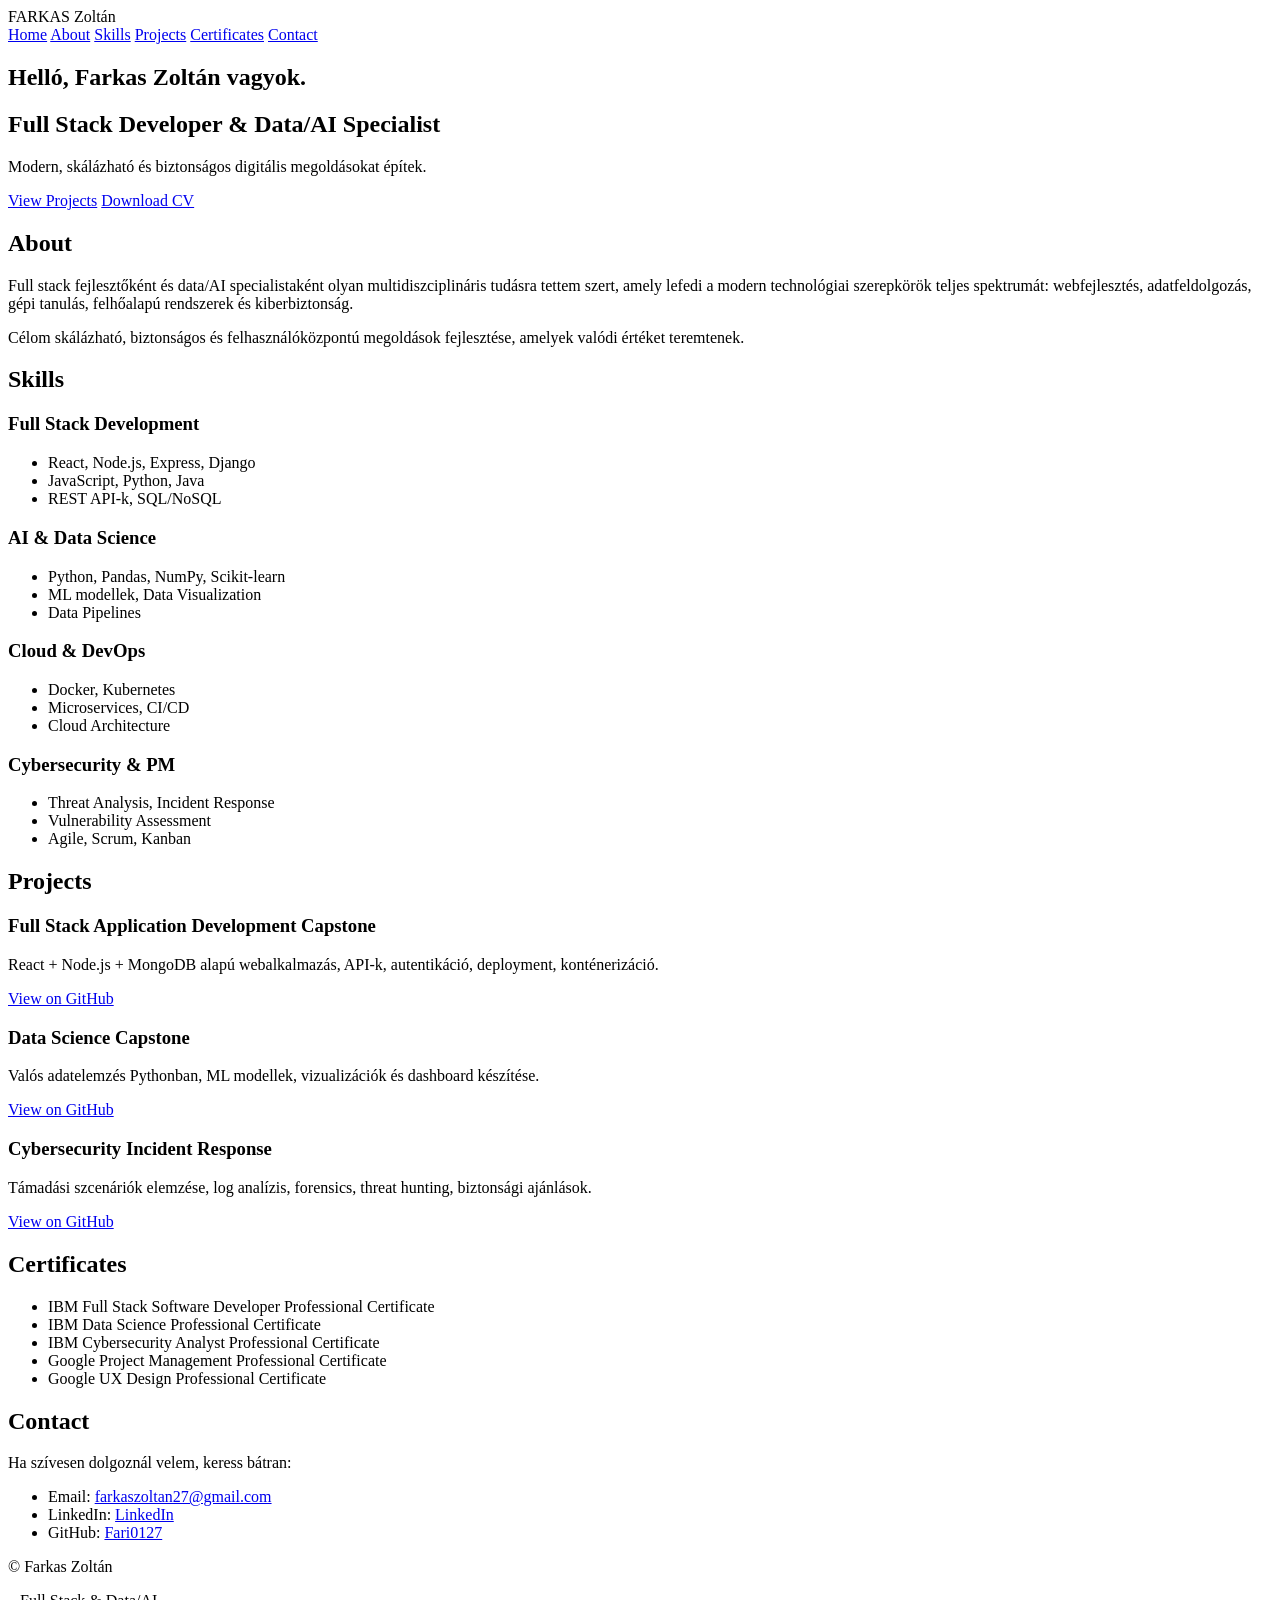
==== index.html @ 5cb1551b "Rename Html.html to index.html" ====
<!DOCTYPE html>
<html lang="hu">
<head>
  <meta charset="UTF-8">
  <title>Farkas Zoltán – Full Stack & Data/AI</title>
  <link rel="stylesheet" href="style.css">
</head>
<body>
<header class="site-header">
  <div class="logo">FARKAS Zoltán</div>
  <nav class="main-nav">
    <a href="#home">Home</a>
    <a href="#about">About</a>
    <a href="#skills">Skills</a>
    <a href="#projects">Projects</a>
    <a href="#certificates">Certificates</a>
    <a href="#contact">Contact</a>
  </nav>
</header>

<main>
  <section id="home" class="hero">
    <div class="hero-content">
      <h1>Helló, Farkas Zoltán vagyok.</h1>
      <h2>Full Stack Developer & Data/AI Specialist</h2>
      <p>Modern, skálázható és biztonságos digitális megoldásokat építek.</p>
      <div class="hero-buttons">
        <a href="#projects" class="btn primary">View Projects</a>
        <a href="Farkas_CV.pdf" class="btn secondary">Download CV</a>
      </div>
    </div>
  </section>

  <section id="about" class="section">
    <h2>About</h2>
    <p>
      Full stack fejlesztőként és data/AI specialistaként olyan multidiszciplináris tudásra tettem szert,
      amely lefedi a modern technológiai szerepkörök teljes spektrumát: webfejlesztés, adatfeldolgozás,
      gépi tanulás, felhőalapú rendszerek és kiberbiztonság.
    </p>
    <p>
      Célom skálázható, biztonságos és felhasználóközpontú megoldások fejlesztése, amelyek valódi értéket teremtenek.
    </p>
  </section>

  <section id="skills" class="section">
    <h2>Skills</h2>
    <div class="skills-grid">
      <div class="skill-block">
        <h3>Full Stack Development</h3>
        <ul>
          <li>React, Node.js, Express, Django</li>
          <li>JavaScript, Python, Java</li>
          <li>REST API-k, SQL/NoSQL</li>
        </ul>
      </div>
      <div class="skill-block">
        <h3>AI & Data Science</h3>
        <ul>
          <li>Python, Pandas, NumPy, Scikit-learn</li>
          <li>ML modellek, Data Visualization</li>
          <li>Data Pipelines</li>
        </ul>
      </div>
      <div class="skill-block">
        <h3>Cloud & DevOps</h3>
        <ul>
          <li>Docker, Kubernetes</li>
          <li>Microservices, CI/CD</li>
          <li>Cloud Architecture</li>
        </ul>
      </div>
      <div class="skill-block">
        <h3>Cybersecurity & PM</h3>
        <ul>
          <li>Threat Analysis, Incident Response</li>
          <li>Vulnerability Assessment</li>
          <li>Agile, Scrum, Kanban</li>
        </ul>
      </div>
    </div>
  </section>

  <section id="projects" class="section">
    <h2>Projects</h2>
    <div class="projects-grid">
      <article class="project-card">
        <h3>Full Stack Application Development Capstone</h3>
        <p>React + Node.js + MongoDB alapú webalkalmazás, API-k, autentikáció, deployment, konténerizáció.</p>
        <a href="https://github.com/Fari0127/fullstack-capstone" class="project-link">View on GitHub</a>
      </article>
      <article class="project-card">
        <h3>Data Science Capstone</h3>
        <p>Valós adatelemzés Pythonban, ML modellek, vizualizációk és dashboard készítése.</p>
        <a href="https://github.com/Fari0127/datascience-capstone" class="project-link">View on GitHub</a>
      </article>
      <article class="project-card">
        <h3>Cybersecurity Incident Response</h3>
        <p>Támadási szcenáriók elemzése, log analízis, forensics, threat hunting, biztonsági ajánlások.</p>
        <a href="https://github.com/Fari0127/cybersecurity-incident-response" class="project-link">View on GitHub</a>
      </article>
    </div>
  </section>

  <section id="certificates" class="section">
    <h2>Certificates</h2>
    <ul class="cert-list">
      <li>IBM Full Stack Software Developer Professional Certificate</li>
      <li>IBM Data Science Professional Certificate</li>
      <li>IBM Cybersecurity Analyst Professional Certificate</li>
      <li>Google Project Management Professional Certificate</li>
      <li>Google UX Design Professional Certificate</li>
    </ul>
  </section>

  <section id="contact" class="section">
    <h2>Contact</h2>
    <p>Ha szívesen dolgoznál velem, keress bátran:</p>
    <ul class="contact-list">
      <li>Email: <a href="mailto:farkaszoltan27@gmail.com">farkaszoltan27@gmail.com</a></li>
      <li>LinkedIn: <a href="https://www.linkedin.com/in/zoltán-farkas/" target="_blank">LinkedIn</a></li>
      <li>GitHub: <a href="https://github.com/Fari0127" target="_blank">Fari0127</a></li>
    </ul>
  </section>
</main>

<footer class="site-footer">
  <p>© Farkas Zoltán </p>
  <p>– Full Stack & Data/AI</p>
</footer>
</body>
</html>
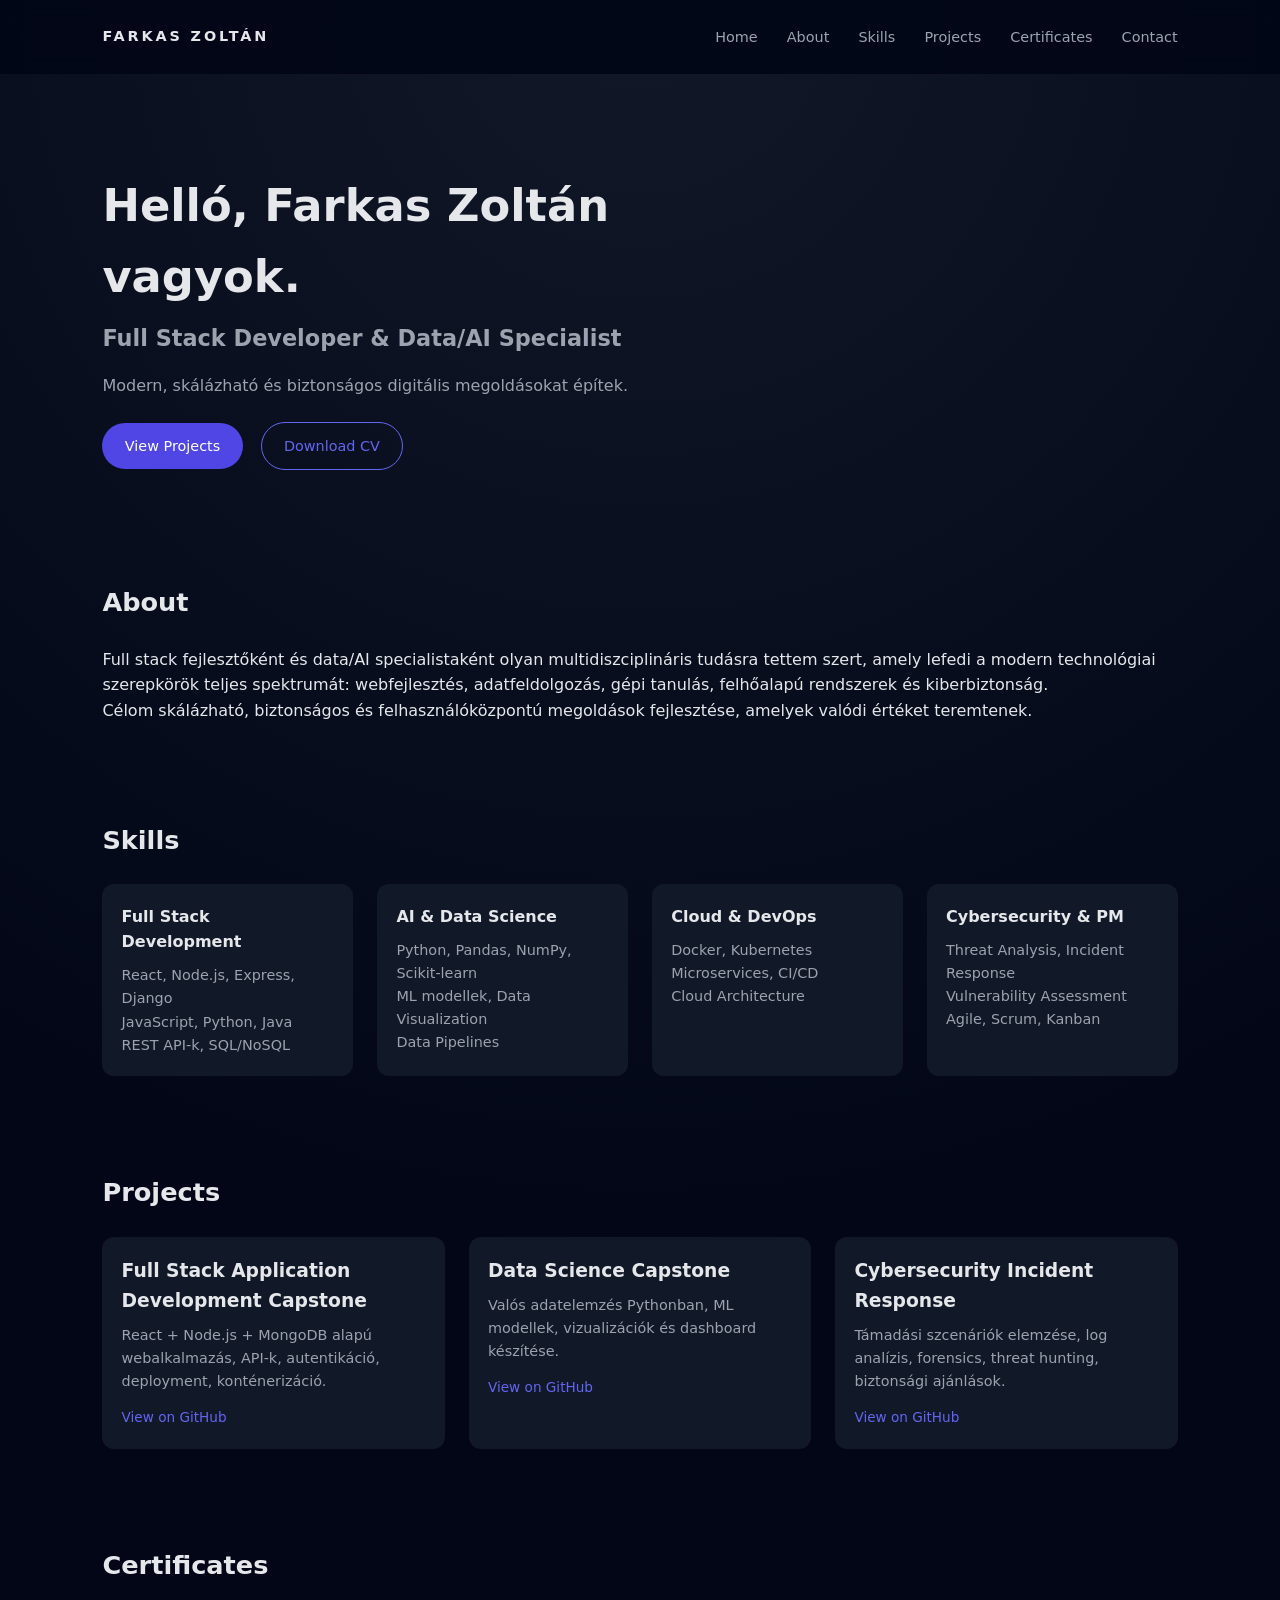
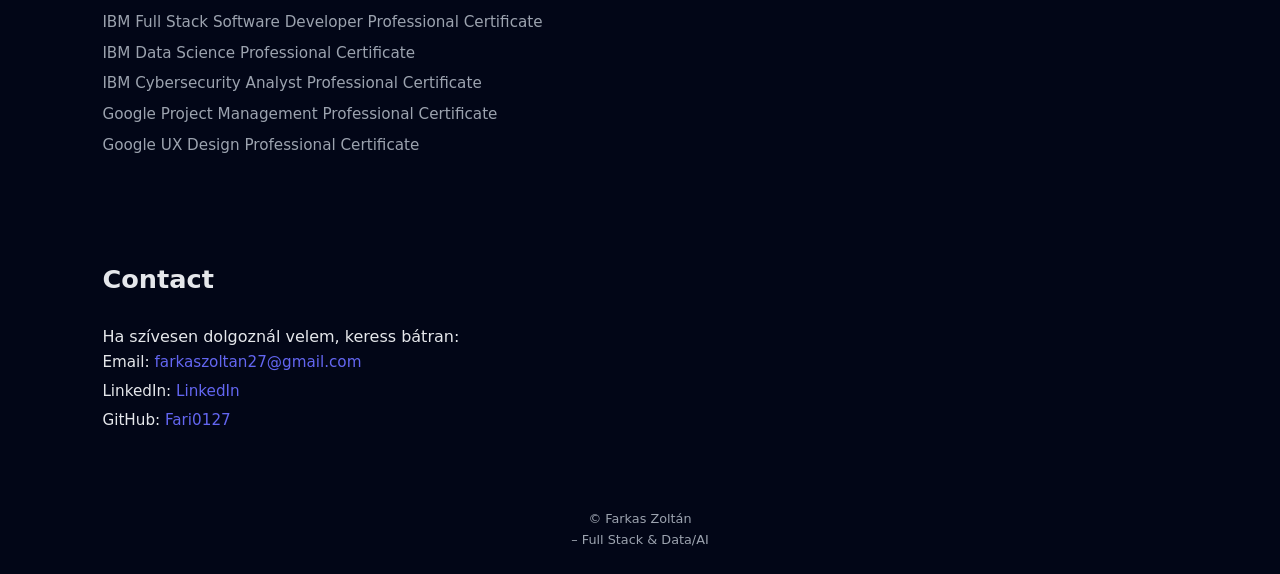
==== commit bb60e959: "Update index.html" ====
--- a/index.html
+++ b/index.html
@@ -26,7 +26,7 @@
       <p>Modern, skálázható és biztonságos digitális megoldásokat építek.</p>
       <div class="hero-buttons">
         <a href="#projects" class="btn primary">View Projects</a>
-        <a href="Farkas_CV.pdf" class="btn secondary">Download CV</a>
+        <a href="Farkas_Zoltan_Oneletrajz_.pdf" class="btn secondary">Download CV</a>
       </div>
     </div>
   </section>
--- a/style.css
+++ b/style.css
@@ -0,0 +1,187 @@
+/* style.css */
+
+:root {
+    --bg: #0a0f1a;
+    --card: #111827;
+    --accent: #4f46e5;
+    --accent-soft: #6366f1;
+    --text: #e5e7eb;
+    --muted: #9ca3af;
+}
+
+* {
+    box-sizing: border-box;
+    margin: 0;
+    padding: 0;
+}
+
+body {
+    font-family: system-ui, -apple-system, BlinkMacSystemFont, "Segoe UI", sans-serif;
+    background: radial-gradient(circle at top, #111827 0, #020617 55%);
+    color: var(--text);
+    line-height: 1.6;
+}
+
+a {
+    color: var(--accent-soft);
+    text-decoration: none;
+}
+
+a:hover {
+    text-decoration: underline;
+}
+
+.site-header {
+    display: flex;
+    justify-content: space-between;
+    align-items: center;
+    padding: 1.5rem 8%;
+    position: sticky;
+    top: 0;
+    background: rgba(2, 6, 23, 0.9);
+    backdrop-filter: blur(10px);
+    z-index: 10;
+}
+
+.logo {
+    font-weight: 700;
+    letter-spacing: 0.2em;
+    font-size: 0.9rem;
+    text-transform: uppercase;
+}
+
+.main-nav a {
+    margin-left: 1.5rem;
+    font-size: 0.9rem;
+    color: var(--muted);
+}
+
+.main-nav a:hover {
+    color: var(--text);
+}
+
+.hero {
+    padding: 6rem 8% 4rem;
+}
+
+.hero-content {
+    max-width: 640px;
+}
+
+.hero h1 {
+    font-size: 2.8rem;
+    margin-bottom: 0.5rem;
+}
+
+.hero h2 {
+    font-size: 1.4rem;
+    color: var(--muted);
+    margin-bottom: 1rem;
+}
+
+.hero p {
+    margin-bottom: 1.5rem;
+    color: var(--muted);
+}
+
+.hero-buttons .btn {
+    display: inline-block;
+    padding: 0.7rem 1.4rem;
+    border-radius: 999px;
+    font-size: 0.9rem;
+    margin-right: 0.8rem;
+}
+
+.btn.primary {
+    background: var(--accent);
+    color: white;
+}
+
+.btn.secondary {
+    border: 1px solid var(--accent-soft);
+    color: var(--accent-soft);
+}
+
+.section {
+    padding: 3rem 8%;
+}
+
+.section h2 {
+    font-size: 1.6rem;
+    margin-bottom: 1.5rem;
+}
+
+.skills-grid {
+    display: grid;
+    grid-template-columns: repeat(auto-fit, minmax(220px, 1fr));
+    gap: 1.5rem;
+}
+
+.skill-block {
+    background: var(--card);
+    padding: 1.2rem;
+    border-radius: 0.75rem;
+}
+
+.skill-block h3 {
+    margin-bottom: 0.6rem;
+    font-size: 1rem;
+}
+
+.skill-block ul {
+    list-style: none;
+    font-size: 0.9rem;
+    color: var(--muted);
+}
+
+.projects-grid {
+    display: grid;
+    grid-template-columns: repeat(auto-fit, minmax(260px, 1fr));
+    gap: 1.5rem;
+}
+
+.project-card {
+    background: var(--card);
+    padding: 1.2rem;
+    border-radius: 0.75rem;
+}
+
+.project-card h3 {
+    margin-bottom: 0.5rem;
+}
+
+.project-card p {
+    font-size: 0.9rem;
+    color: var(--muted);
+    margin-bottom: 0.7rem;
+}
+
+.project-link {
+    font-size: 0.85rem;
+}
+
+.cert-list {
+    list-style: none;
+    color: var(--muted);
+    font-size: 0.95rem;
+}
+
+.cert-list li {
+    margin-bottom: 0.4rem;
+}
+
+.contact-list {
+    list-style: none;
+    font-size: 0.95rem;
+}
+
+.contact-list li {
+    margin-bottom: 0.3rem;
+}
+
+.site-footer {
+    text-align: center;
+    padding: 1.5rem 0;
+    font-size: 0.8rem;
+    color: var(--muted);
+}
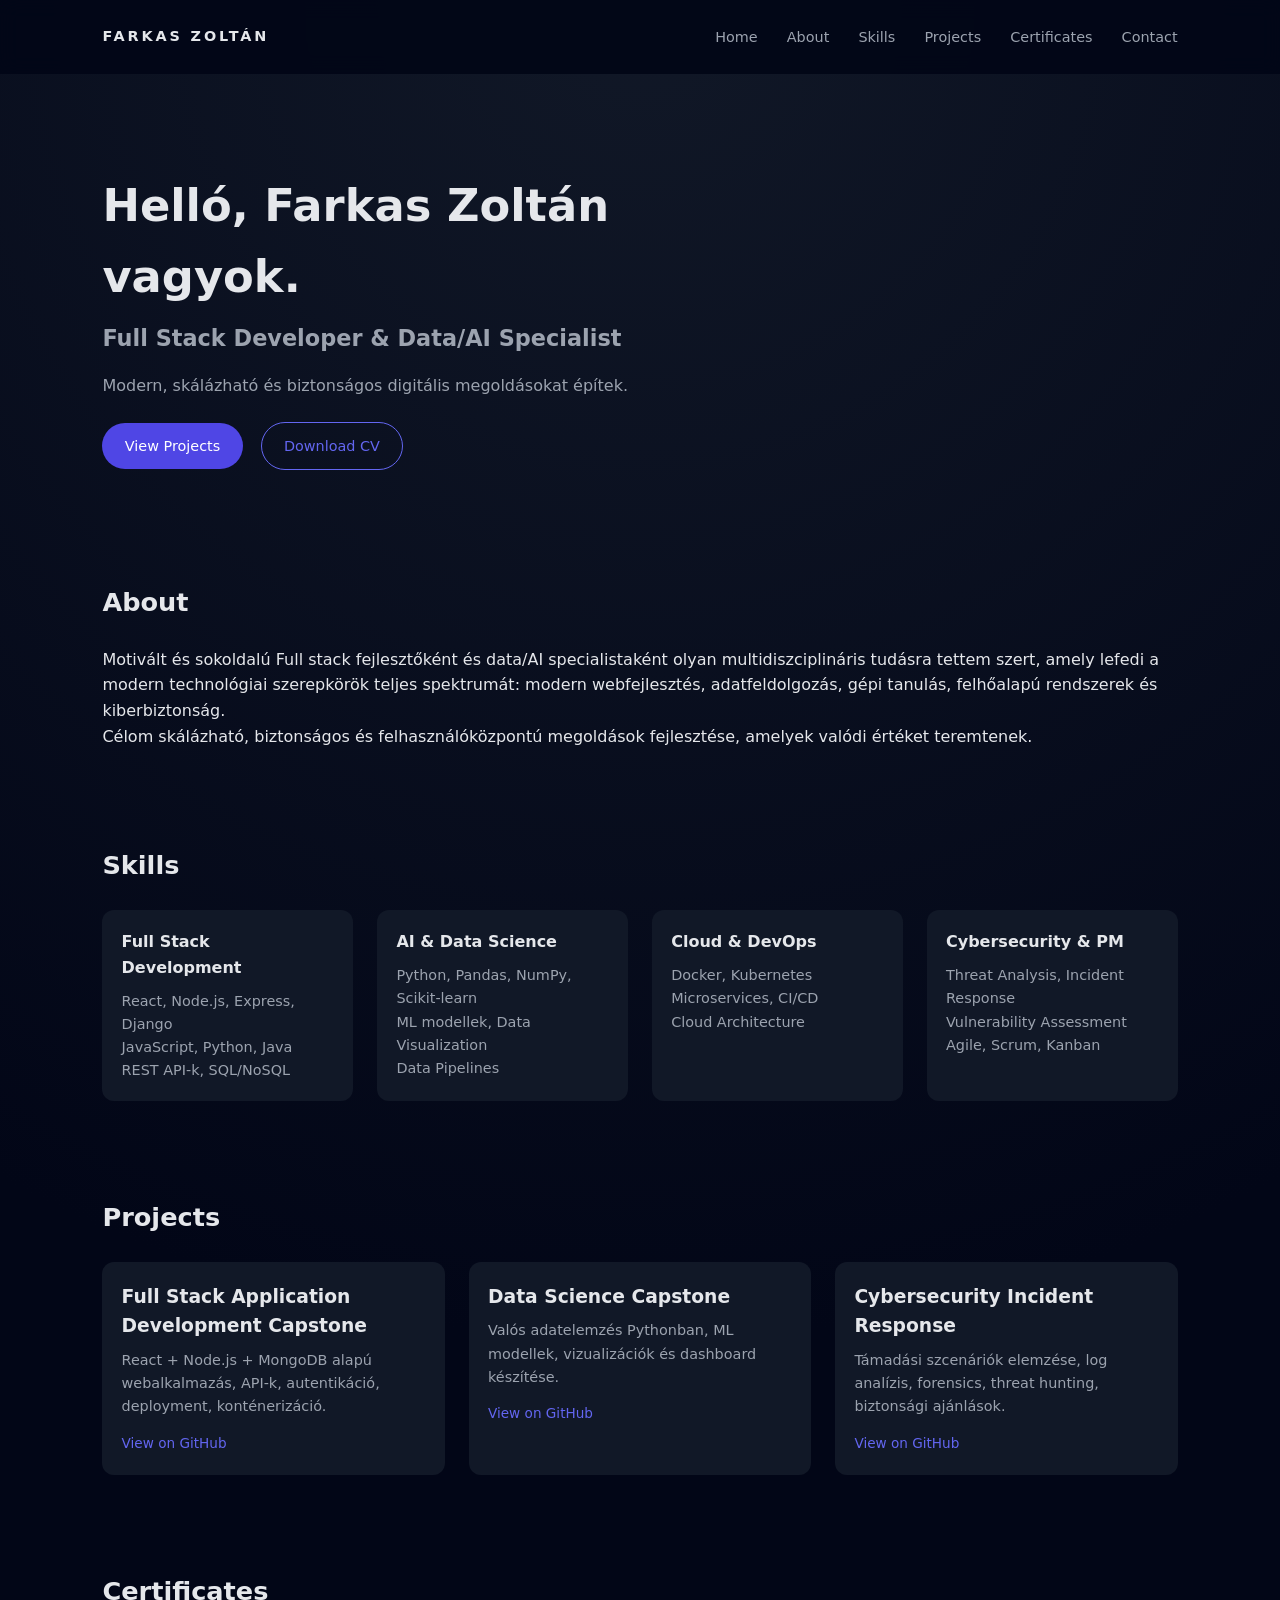
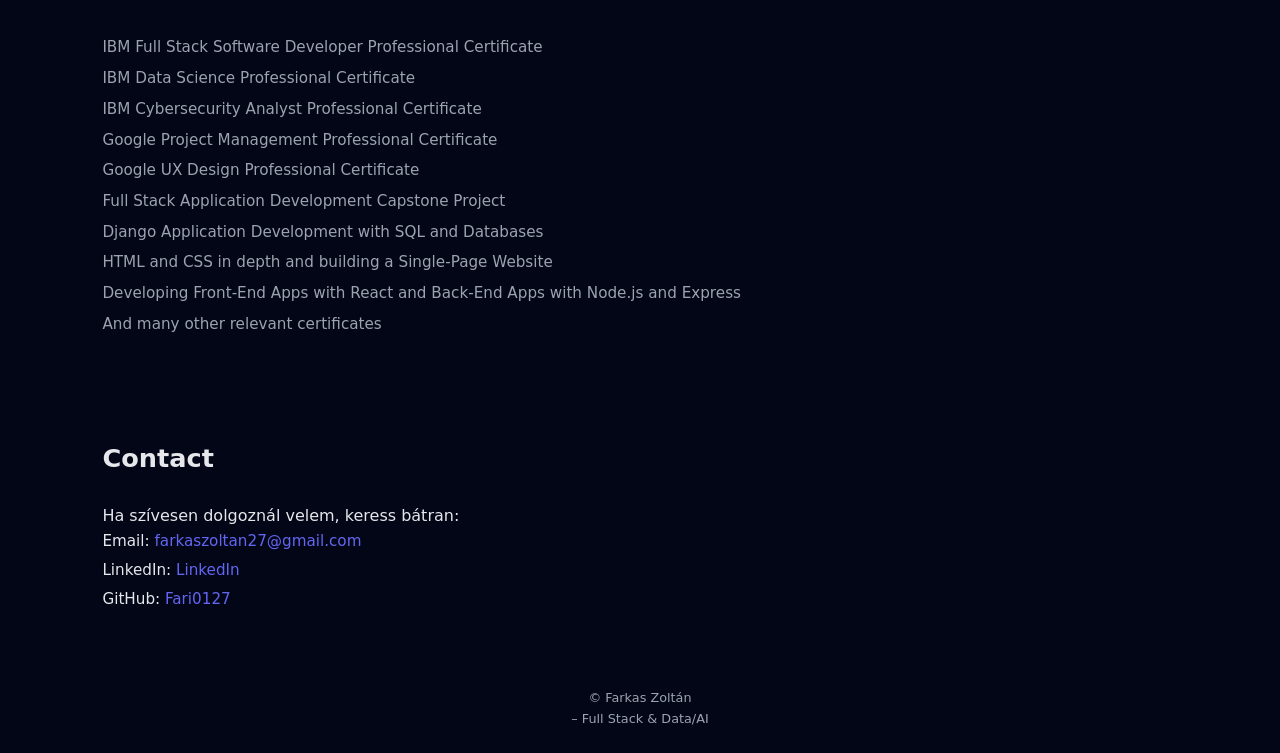
==== commit 93ebaae3: "Add files via upload" ====
--- a/index.html
+++ b/index.html
@@ -26,7 +26,7 @@
       <p>Modern, skálázható és biztonságos digitális megoldásokat építek.</p>
       <div class="hero-buttons">
         <a href="#projects" class="btn primary">View Projects</a>
-        <a href="Farkas_Zoltan_Oneletrajz_.pdf" class="btn secondary">Download CV</a>
+        <a href="20_CV_Farkas_Zoltán.pdf" class="btn secondary">Download CV</a>
       </div>
     </div>
   </section>
@@ -34,13 +34,14 @@
   <section id="about" class="section">
     <h2>About</h2>
     <p>
-      Full stack fejlesztőként és data/AI specialistaként olyan multidiszciplináris tudásra tettem szert,
-      amely lefedi a modern technológiai szerepkörök teljes spektrumát: webfejlesztés, adatfeldolgozás,
+      Motivált és sokoldalú Full stack fejlesztőként és data/AI specialistaként olyan multidiszciplináris tudásra tettem szert,
+      amely lefedi a modern technológiai szerepkörök teljes spektrumát: modern webfejlesztés, adatfeldolgozás,
       gépi tanulás, felhőalapú rendszerek és kiberbiztonság.
     </p>
     <p>
       Célom skálázható, biztonságos és felhasználóközpontú megoldások fejlesztése, amelyek valódi értéket teremtenek.
     </p>
+    <p></p>
   </section>
 
   <section id="skills" class="section">
@@ -110,6 +111,11 @@
       <li>IBM Cybersecurity Analyst Professional Certificate</li>
       <li>Google Project Management Professional Certificate</li>
       <li>Google UX Design Professional Certificate</li>
+      <li>Full Stack Application Development Capstone Project</li>
+      <li>Django Application Development with SQL and Databases</li>
+      <li>HTML and CSS in depth and building a Single-Page Website</li>
+      <li>Developing Front-End Apps with React and Back-End Apps with Node.js and Express</li>
+      <li>And many other relevant certificates</li>
     </ul>
   </section>
 
@@ -129,4 +135,4 @@
   <p>– Full Stack & Data/AI</p>
 </footer>
 </body>
-</html>
+</html>
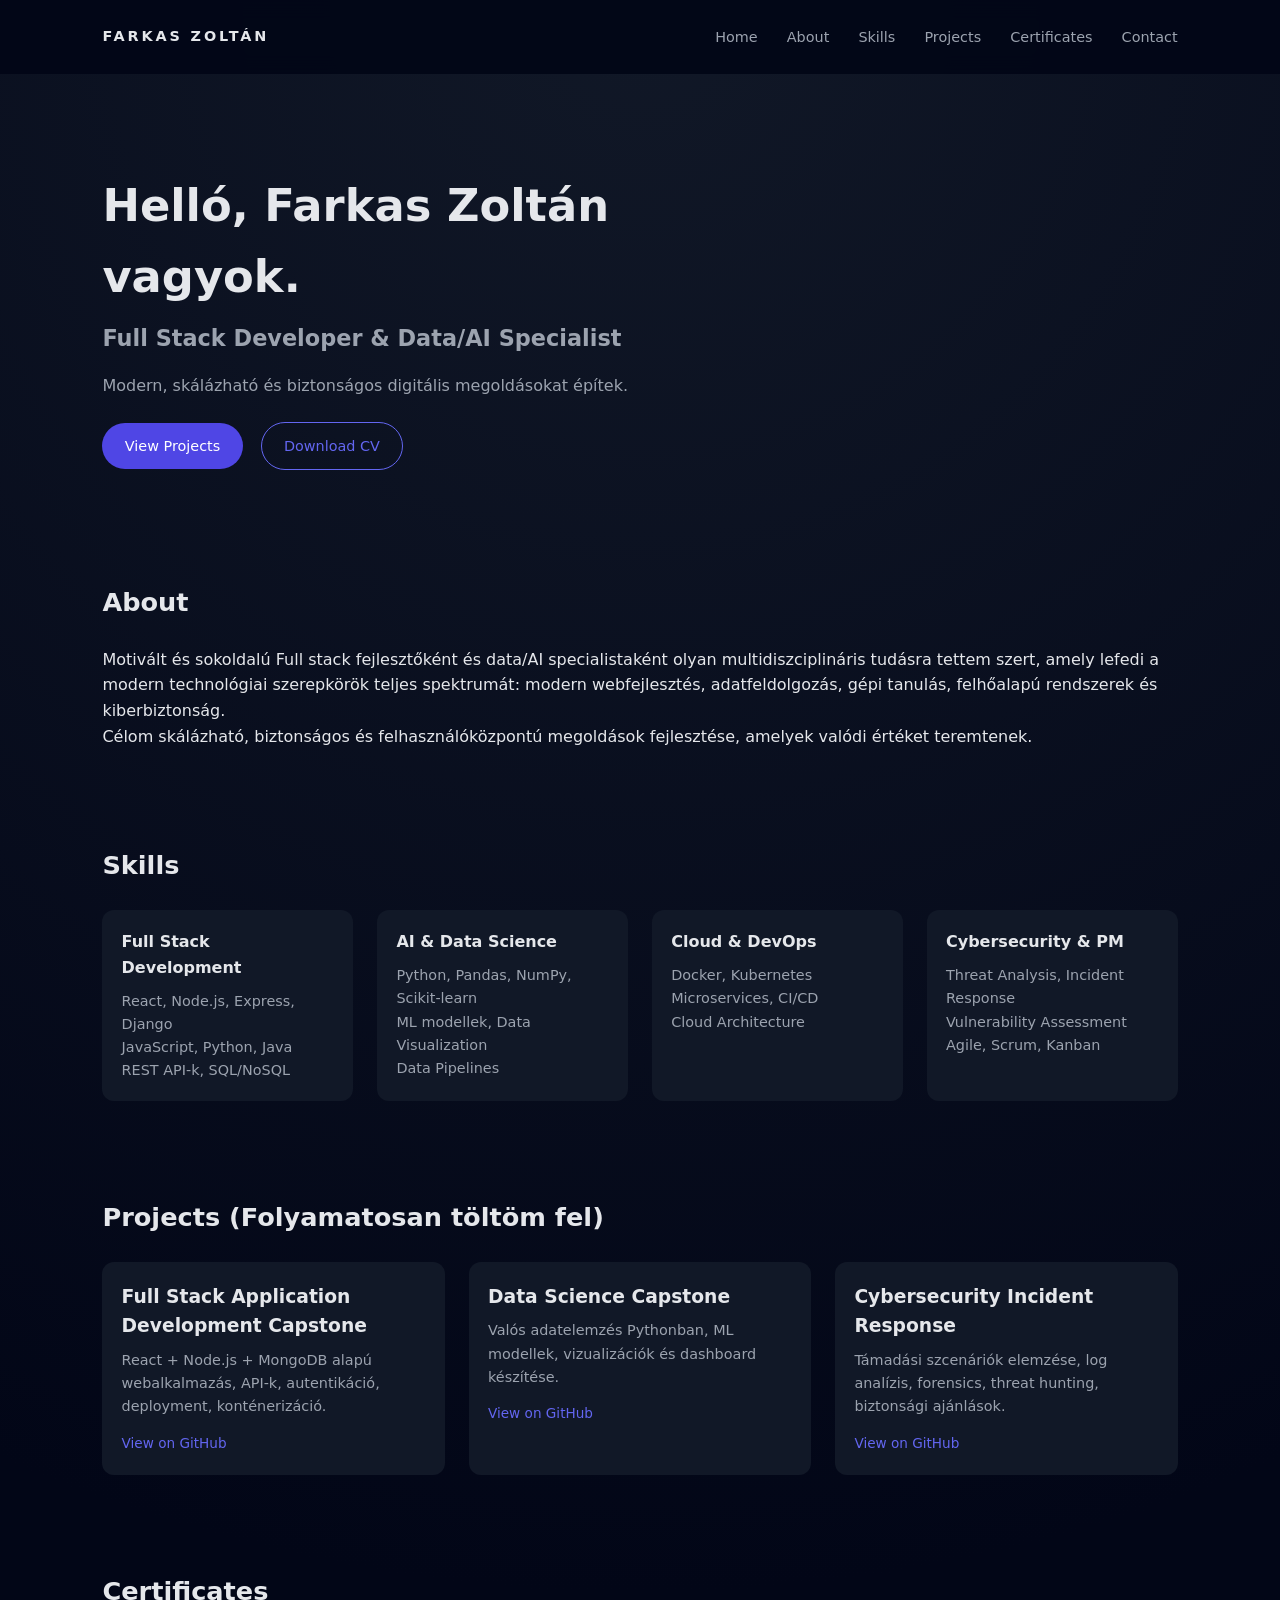
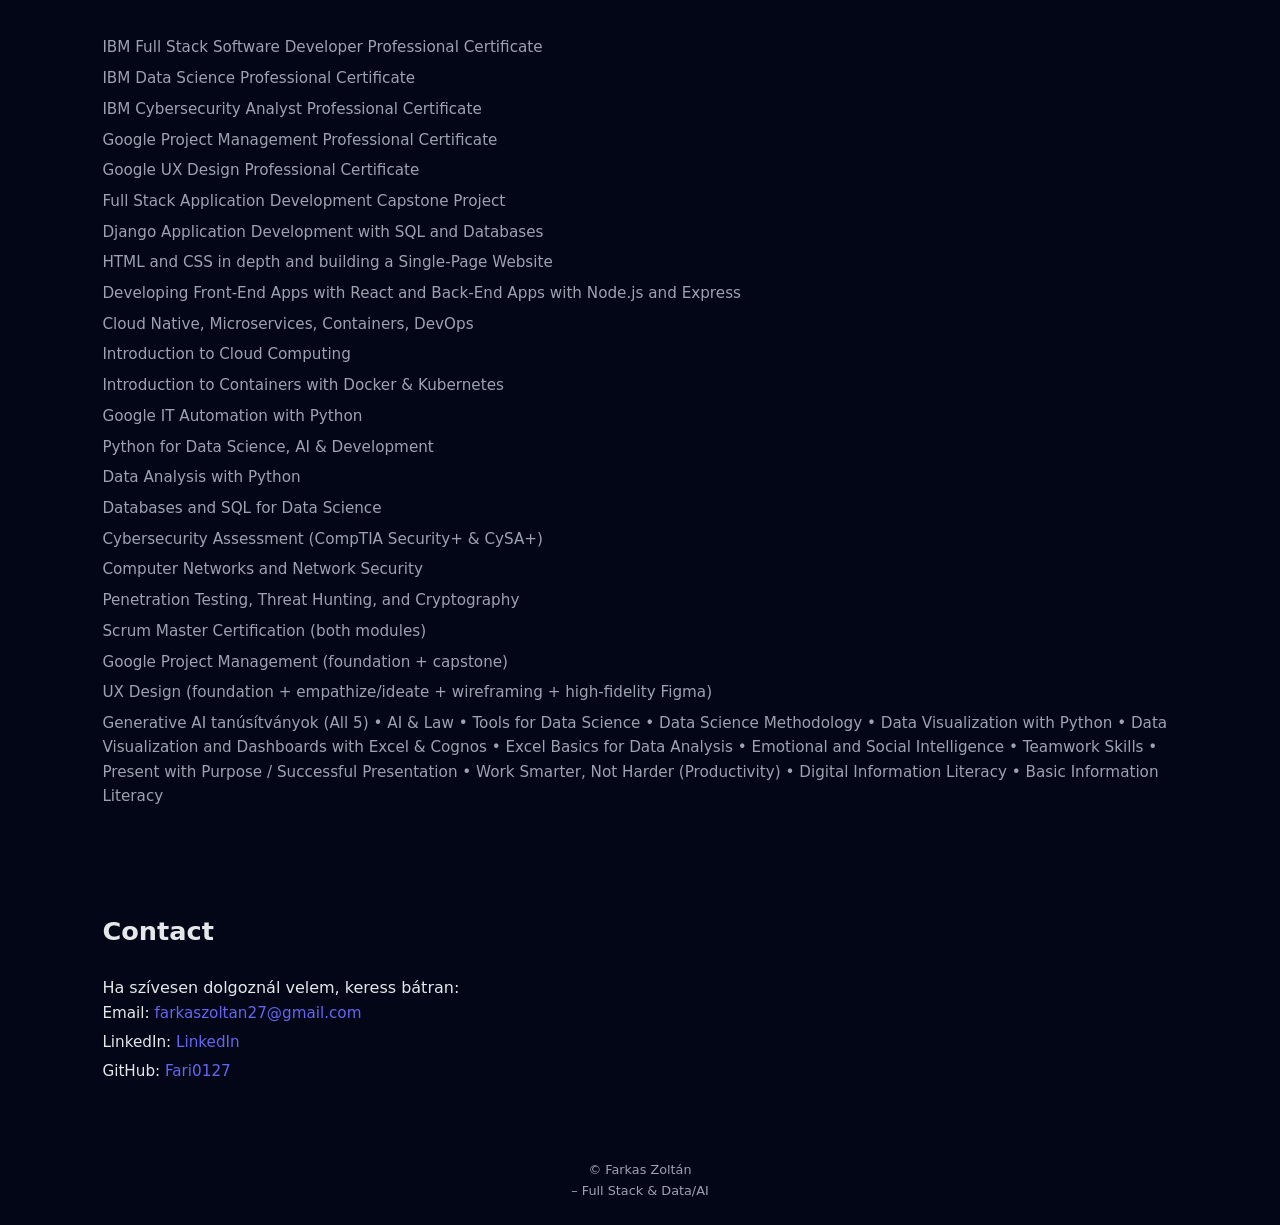
==== commit 5688e0b0: "Update index.html" ====
--- a/index.html
+++ b/index.html
@@ -83,7 +83,7 @@
   </section>
 
   <section id="projects" class="section">
-    <h2>Projects</h2>
+    <h2>Projects (Folyamatosan töltöm fel)</h2>
     <div class="projects-grid">
       <article class="project-card">
         <h3>Full Stack Application Development Capstone</h3>
@@ -115,7 +115,32 @@
       <li>Django Application Development with SQL and Databases</li>
       <li>HTML and CSS in depth and building a Single-Page Website</li>
       <li>Developing Front-End Apps with React and Back-End Apps with Node.js and Express</li>
-      <li>And many other relevant certificates</li>
+      <li>Cloud Native, Microservices, Containers, DevOps</li>
+      <li>Introduction to Cloud Computing</li>
+      <li>Introduction to Containers with Docker & Kubernetes</li>
+      <li>Google IT Automation with Python</li>
+      <li>Python for Data Science, AI & Development</li>
+      <li>Data Analysis with Python</li>
+      <li>Databases and SQL for Data Science</li>
+      <li>Cybersecurity Assessment (CompTIA Security+ & CySA+)</li>
+      <li>Computer Networks and Network Security</li>
+      <li>Penetration Testing, Threat Hunting, and Cryptography</li>
+      <li>Scrum Master Certification (both modules)</li>
+      <li>Google Project Management (foundation + capstone)</li>
+      <li>UX Design (foundation + empathize/ideate + wireframing + high-fidelity Figma)</li>
+      <li>Generative AI tanúsítványok (All 5)
+        • 	AI & Law
+        • 	Tools for Data Science
+        • 	Data Science Methodology
+        • 	Data Visualization with Python
+        • 	Data Visualization and Dashboards with Excel & Cognos
+        • 	Excel Basics for Data Analysis
+        • 	Emotional and Social Intelligence
+        • 	Teamwork Skills
+        • 	Present with Purpose / Successful Presentation
+        • 	Work Smarter, Not Harder (Productivity)
+        • 	Digital Information Literacy
+        • 	Basic Information Literacy</li>
     </ul>
   </section>
 
@@ -135,4 +160,4 @@
   <p>– Full Stack & Data/AI</p>
 </footer>
 </body>
-</html>+</html>
